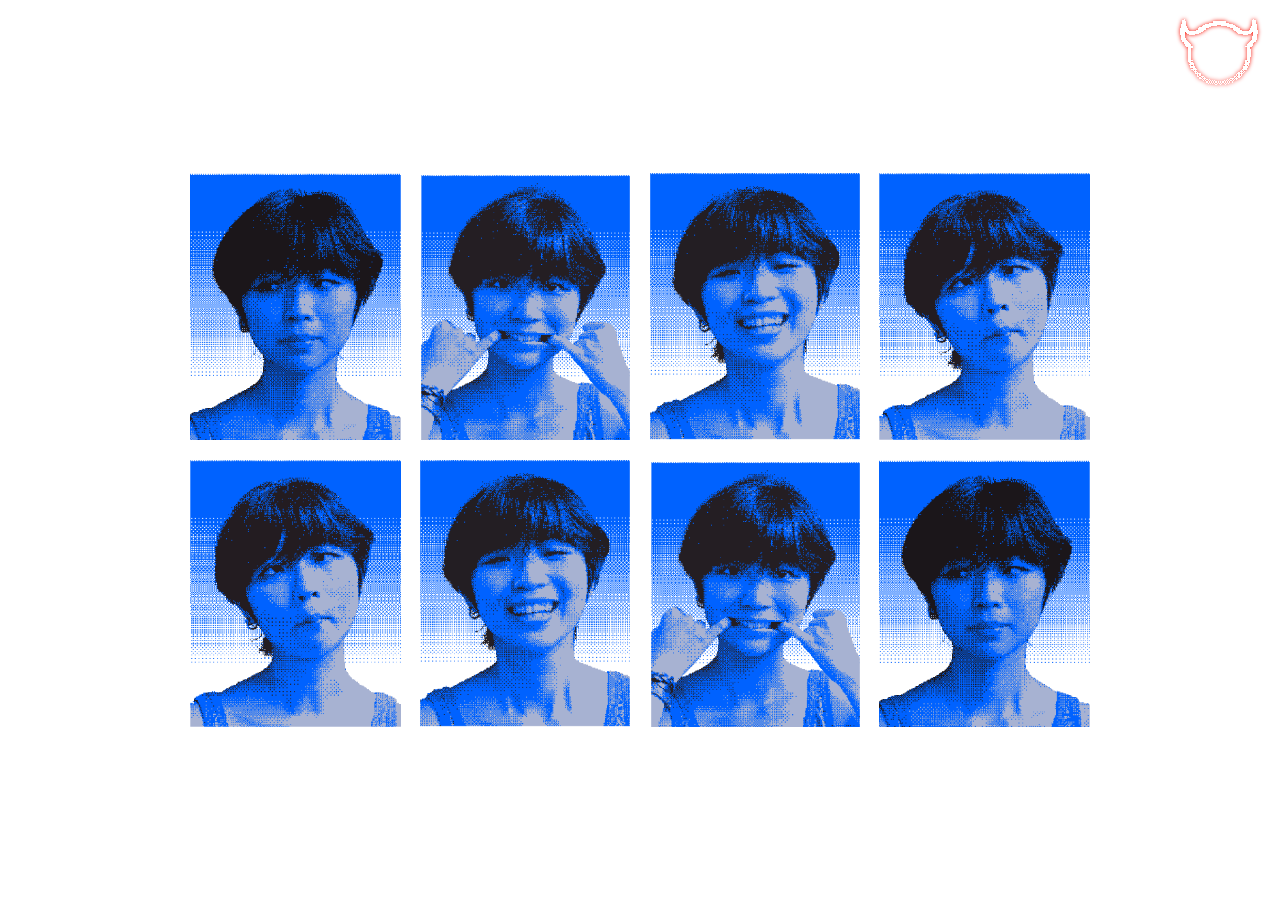
==== About/about.html @ 5654ecd7 "Initial portfolio" ====
<!DOCTYPE html>
<html lang="en">

<head>

    <meta charset="UTF-8">

    <meta
        name="viewport"
        content="width=device-width, initial-scale=1.0"
    >

    <title>About</title>


    <!-- =====================================================
         LOAD
    ====================================================== -->

    <link
        rel="stylesheet"
        href="../Load/load.css"
    >


    <!-- =====================================================
         NAVIGATION
    ====================================================== -->

    <link
        rel="stylesheet"
        href="../Nav/nav.css"
    >


    <!-- =====================================================
         ABOUT
    ====================================================== -->

    <link
        rel="stylesheet"
        href="about.css"
    >


    <!-- =====================================================
         FONT
    ====================================================== -->

    <link
        rel="preconnect"
        href="https://fonts.googleapis.com"
    >

    <link
        rel="preconnect"
        href="https://fonts.gstatic.com"
    crossorigin
    >

    <link
        href="https://fonts.googleapis.com/css2?family=Pixelify+Sans:wght@400;500;600;700&display=swap"
        rel="stylesheet"
    >

</head>


<body>


    <!-- =====================================================
         NAVIGATION
    ====================================================== -->

    <nav
        id="nav"
        class="nav"
    >

        <div
            id="navTrigger"
            class="nav-trigger"
        ></div>


        <div
            id="navBox"
            class="nav-box"
        >


            <!-- LEFT -->

            <button
                id="navLeft"
                class="nav-arrow nav-left"
                type="button"
            >

                <img
                    src="../Images/Nav/Left.png"
                    alt=""
                >

            </button>


            <!-- PAGES -->

            <div class="nav-items">


                <a
                    class="nav-item"
                    href="../Home/index.html"
                >

                    <img
                        src="../Images/Nav/Home.png"
                        alt="Home"
                    >

                </a>


                <a
                    class="nav-item"
                    href="../About/about.html"
                >

                    <img
                        src="../Images/Nav/About.png"
                        alt="About"
                    >

                </a>


                <a
                    class="nav-item"
                    href="../Contact/contact.html"
                >

                    <img
                        src="../Images/Nav/Contact.png"
                        alt="Contact"
                    >

                </a>


                <a
                    class="nav-item"
                    href="../Work/work.html"
                >

                    <img
                        src="../Images/Nav/Work.png"
                        alt="Work"
                    >

                </a>


            </div>


            <!-- RIGHT -->

            <button
                id="navRight"
                class="nav-arrow nav-right"
                type="button"
            >

                <img
                    src="../Images/Nav/Right.png"
                    alt=""
                >

            </button>


        </div>

    </nav>



    <!-- =====================================================
         DEVIL BUTTON
    ====================================================== -->

    <button
        id="devilButton"
        class="devil-button"
        type="button"
        aria-label="Toggle navigation"
    >

        <img
            id="devilIcon"
            class="devil-icon"
            src="../Images/Nav/off.png"
            alt=""
        >

    </button>



    <!-- =====================================================
         MAIN
    ====================================================== -->

    <main>


        <!-- =================================================
             LAYER 1
        ================================================== -->

        <div class="about-layer about-layer-1">

            <img
                id="aboutLayer1Image"
                src="../Images/About/BG + Subject.png"
                alt=""
            >

            <canvas
                id="aboutLayer1Canvas"
            ></canvas>

        </div>



        <!-- =================================================
             LAYER 3
        ================================================== -->

        <div class="about-layer about-layer-3">


            <!-- ORIGINAL SUBJECT -->

            <img
                id="aboutLayer3Image"
                src="../Images/About/Main Subject.png"
                alt="Main Subject"
            >


            <!-- RED DITHER -->

            <canvas
                id="aboutLayer3Canvas"
            ></canvas>



            <!-- =================================================
                 SVG SYSTEM
            ================================================== -->

            <svg
                id="aboutLayer3SVG"
                xmlns="http://www.w3.org/2000/svg"
            >

                <defs>


                    <!-- DISPLACEMENT -->

                    <filter
                        id="layer3Displacement"
                        x="-30%"
                        y="-30%"
                        width="160%"
                        height="160%"
                    >

                        <feTurbulence
                            id="layer3Noise"
                            type="fractalNoise"
                            baseFrequency="0.025"
                            numOctaves="2"
                            seed="4"
                            result="noise"
                        ></feTurbulence>


                        <feDisplacementMap
                            id="layer3DisplacementMap"
                            in="SourceGraphic"
                            in2="noise"
                            scale="0"
                            xChannelSelector="R"
                            yChannelSelector="G"
                        ></feDisplacementMap>

                    </filter>



                    <!-- CONNECTOR GLOW -->

                    <filter
                        id="lineGlow"
                        x="-50%"
                        y="-50%"
                        width="200%"
                        height="200%"
                    >

                        <feGaussianBlur
                            stdDeviation="0.7"
                            result="blur"
                        ></feGaussianBlur>


                        <feMerge>

                            <feMergeNode
                                in="blur"
                            ></feMergeNode>

                            <feMergeNode
                                in="SourceGraphic"
                            ></feMergeNode>

                        </feMerge>

                    </filter>

                </defs>


                <!-- CONNECTOR LINES -->

                <g
                    id="layer3Connections"
                ></g>


                <!-- PIXEL FRAME -->

                <g
                    id="layer3Frame"
                ></g>

            </svg>



            <!-- FLOATING TABS -->

            <div
                id="aboutTabs"
                class="about-tabs"
            ></div>


        </div>


    </main>



    <!-- =====================================================
         SCRIPTS
    ====================================================== -->

    <script src="aboutlayer1.js"></script>

    <script src="aboutlayer3.js"></script>

    <script src="../Load/load.js"></script>

    <script src="../Nav/nav.js"></script>


</body>

</html>
---- Load/load.css ----
/* =====================================================
   LOADING SCREEN
===================================================== */

body.loading-active {
    overflow: hidden;
}


#loader {

    position: fixed;

    inset: 0;

    width: 100vw;
    height: 100vh;

    z-index: 10000;

    display: flex;

    justify-content: center;
    align-items: center;

    background: #fff;

    overflow: hidden;

    opacity: 1;
    visibility: visible;

    transition:
        opacity 0.6s ease,
        visibility 0.6s ease;
}


/* =====================================================
   HIDE LOADER
===================================================== */

#loader.is-hidden {

    opacity: 0;
    visibility: hidden;

    pointer-events: none;
}


/* =====================================================
   LOADING BOX
   DESKTOP = 4 × 2
===================================================== */

#loadingBox {

    width: min(80vw, 900px);

    aspect-ratio: 2 / 1;

    display: grid;

    grid-template-columns:
        repeat(4, 1fr);

    grid-template-rows:
        repeat(2, 1fr);

    gap: clamp(8px, 1.5vw, 20px);

    align-items: center;
    justify-items: center;
}


/* =====================================================
   ASSETS
===================================================== */

#loadingBox img {

    width: 100%;
    height: 100%;

    display: block;

    object-fit: contain;

    /*
     * IMPORTANT:
     * Không transition.
     * Đổi ngay lập tức.
     */

    transition: none;
}


/* =====================================================
   MOBILE
   2 × 2
===================================================== */

@media (max-width: 700px) {

    #loadingBox {

        width: min(80vw, 400px);

        aspect-ratio: 1 / 1;

        grid-template-columns:
            repeat(2, 1fr);

        grid-template-rows:
            repeat(2, 1fr);

        gap: clamp(8px, 3vw, 16px);
    }


    /*
     * Desktop có 8 asset.
     * Mobile chỉ dùng 4 asset đầu.
     */

    #loadingBox img:nth-child(n + 5) {

        display: none;
    }

}
---- Nav/nav.css ----
/* ================================================= */
/* NAVIGATION                                        */
/* ================================================= */

.nav {

    position: fixed;

    top: 0;
    left: 0;

    width: 100%;
    height: 0;

    z-index: 9000;

    pointer-events: none;

}


/* ================================================= */
/* TOP HOVER AREA                                    */
/* ================================================= */

.nav-trigger {

    position: fixed;

    top: 0;
    left: 0;

    width: 100%;
    height: 30px;

    z-index: 9001;

    pointer-events: auto;

}


/* ================================================= */
/* NAV BOX                                           */
/* ================================================= */

.nav-box {

    position: fixed;

    top: 0;
    left: 50%;

    /*
        Smooth scaling.

        Smaller than the original 45vw,
        but doesn't become too small
        at medium viewport sizes.
    */

    width: clamp(
        400px,
        46vw,
        600px
    );

    /*
        Box.png = 2675 × 511

        Slightly shorter than original.
    */

    aspect-ratio: 5.45 / 1;

    display: flex;

    align-items: center;
    justify-content: center;

    transform:
        translate(-50%, -110%);

    z-index: 9002;

    pointer-events: auto;

    transition:
        transform 0.22s
        ease-out;

}


/* ================================================= */
/* BOX ASSET                                         */
/* ================================================= */

.nav-box::before {

    content: "";

    position: absolute;

    inset: 0;

    background-image:
        url("../Images/Nav/Box.png");

    background-repeat: no-repeat;

    background-position: center;

    background-size: 100% 100%;

    z-index: -1;

}


/* ================================================= */
/* NAV OPEN                                          */
/* ================================================= */

.nav-open .nav-box {

    transform:
        translate(-50%, 10%);

}


/* ================================================= */
/* NAV ITEMS                                         */
/* ================================================= */

.nav-items {

    width: 100%;

    display: flex;

    align-items: center;
    justify-content: center;

    gap: clamp(
        7px,
        1.8vw,
        10px
    );

}


/* ================================================= */
/* NAV ITEM                                          */
/* ================================================= */

.nav-item {

    flex-shrink: 0;

    width: clamp(
        50px,
        7.2vw,
        90px
    );

    display: flex;

    align-items: center;
    justify-content: center;

    text-decoration: none;

}


/* ================================================= */
/* NAV ITEM IMAGE                                    */
/* ================================================= */

.nav-item img {

    display: block;

    width: 100%;
    height: auto;

    transition: none;

}


/* ================================================= */
/* NAV ITEM HOVER                                    */
/* ================================================= */

.nav-item:hover img {

    transform:
        scale(1.08);

}


/* ================================================= */
/* ARROWS                                            */
/* ================================================= */

.nav-arrow {

    flex-shrink: 0;

    width: clamp(
        24px,
        4vw,
        50px
    );

    padding: 0;

    border: none;

    background: transparent;

    cursor: pointer;

    display: flex;

    align-items: center;
    justify-content: center;

}


/* ================================================= */
/* ARROW IMAGE                                       */
/* ================================================= */

.nav-arrow img {

    display: block;

    width: 100%;
    height: auto;

    transition: none;

}


/* ================================================= */
/* LEFT ARROW HOVER                                  */
/* ================================================= */

.nav-left:hover img {

    transform:
        scale(1.08)
        translateX(-4px);

}


/* ================================================= */
/* RIGHT ARROW HOVER                                 */
/* ================================================= */

.nav-right:hover img {

    transform:
        scale(1.08)
        translateX(4px);

}


/* ================================================= */
/* DEVIL BUTTON                                      */
/* ================================================= */

.devil-button {

    position: fixed;

    top: clamp(
        8px,
        1.5vw,
        20px
    );

    right: clamp(
        8px,
        1.5vw,
        20px
    );

    width: clamp(
        48px,
        5vw,
        70px
    );

    height: clamp(
        48px,
        5vw,
        70px
    );

    padding: 6px;

    margin: 0;

    border: none;

    background: transparent;

    cursor: pointer;

    z-index: 999999;

    display: flex;

    align-items: center;
    justify-content: center;

    appearance: none;

    -webkit-appearance: none;

}


/* ================================================= */
/* DEVIL IMAGE — DESKTOP / TABLET                   */
/* ================================================= */

.devil-icon {
    position: relative;

    left: -10px;
    top: 1px;
    display: block;

    width: 150%;
    height: 150%;

    object-fit: contain;

    image-rendering: pixelated;
    filter: drop-shadow(0 0 2px rgba(248, 14, 0, 1));
    transition: none;

    pointer-events: none;

}


/* ================================================= */
/* DEVIL HOVER                                       */
/* ================================================= */

.devil-button:hover .devil-icon {

    transform:
        scale(1.14);

}


/* ================================================= */
/* DEVIL LOCKED                                      */
/* ================================================= */

.devil-button.is-locked .devil-icon {

    transform:
        scale(1);

}


/* ================================================= */
/* LOCKED + HOVER                                    */
/* ================================================= */

.devil-button.is-locked:hover .devil-icon {

    transform:
        scale(1.14);

}


/* ================================================= */
/* MOBILE                                            */
/* ================================================= */

@media (max-width: 700px) {

    .nav-box {

        /*
            Mobile Box slightly smaller
            than the previous version.
        */

        width: 70vw;

    }


    .nav-items {

        gap: clamp(
            6px,
            1.9vw,
            8px
        );

    }


    .nav-item {

        width: clamp(
            29px,
            10vw,
            65px
        );

    }


    .nav-arrow {

        width: clamp(
            20px,
            7vw,
            38px
        );

    }


    .devil-button {

        width: 54px;
        height: 54px;

    }

    /* ============================================= */
    /* DEVIL — MOBILE                                */
    /* ============================================= */

    .devil-icon {

        width: 110%;
        height: 110%;

    }


}

.nav-left {
    transform: translateX(20px);
}

.nav-right {
    transform: translateX(-20px);
}
---- About/about.css ----
/* =====================================================
   ABOUT
   RESPONSIVE INTERACTIVE DATA WINDOWS
===================================================== */


/* =====================================================
   GLOBAL
===================================================== */

html,
body {

    margin: 0;
    padding: 0;

    width: 100%;
    height: 100%;

    overflow: hidden;

}


body {

    background: white;

}


/* =====================================================
   MAIN
===================================================== */

main {

    position: relative;

    width: 100%;
    height: 100vh;

    overflow: hidden;

    background: white;

}




/* =====================================================
   ABOUT LAYER 1
===================================================== */

.about-layer-1 {

    position: relative;

    width: 100%;
    height: 100vh;

    overflow: hidden;

}


/* =====================================================
   LAYER 1 IMAGE
===================================================== */

#aboutLayer1Image {

    position: absolute;

    inset: 0;

    width: 100%;
    height: 100%;

    object-fit: contain;

    object-position: center;

    z-index: 1;

    opacity: 0;

    display: block;

}


/* =====================================================
   LAYER 1 DITHER
===================================================== */

#aboutLayer1Canvas {

    position: absolute;

    inset: 0;

    width: 100%;
    height: 100%;

    z-index: 2;

    pointer-events: none;

    display: block;

}


/* =====================================================
   ABOUT LAYER 2
===================================================== */

.about-layer-2 {

    position: absolute;

    inset: 0;

    width: 100%;
    height: 100%;

    overflow: hidden;

    z-index: 3;

    pointer-events: none;

}


.about-layer-2 img {

    position: absolute;

    display: block;

    max-width: none;

    pointer-events: auto;

}


/* =====================================================
   ABOUT LAYER 3
===================================================== */

.about-layer-3 {

    position: absolute;

    inset: 0;

    width: 100%;
    height: 100%;

    overflow: hidden;

    z-index: 4;

}


/* =====================================================
   MAIN SUBJECT
===================================================== */

.about-layer-3 img {

    position: absolute;

    display: block;

    max-width: none;

    pointer-events: auto;

}


#aboutLayer3Image {

    width:
        clamp(
            170px,
            17.2vw,
            175px
        );

    height: auto;

    left:
        clamp(
            38.5%,
            calc(38.5% + 35vw),
            48%
        );

    top:
        calc(
            61% + 2vh
        );

    opacity: 0;

    transform:
        translate(
            -50%,
            -50%
        );

}


/* =====================================================
   RED DITHER CANVAS
===================================================== */

#aboutLayer3Canvas {

    position: absolute;

    inset: 0;

    width: 100%;
    height: 100%;

    z-index: 2;

    pointer-events: none;

    display: block;

}


/* =====================================================
   SVG
===================================================== */

#aboutLayer3SVG {

    position: absolute;

    inset: 0;

    width: 100%;
    height: 100%;

    z-index: 3;

    overflow: visible;

    pointer-events: none;

}


#layer3Connections {

    overflow: visible;

}


/* =====================================================
   CONNECTOR LINES
===================================================== */

.layer3-connector {

    fill: none;

    stroke:
        #F80E00;

    stroke-width: 1;

    vector-effect:
        non-scaling-stroke;

    opacity: 0.85;

    filter:
        url(#lineGlow);

}


.layer3-connector.child {

    stroke-width: 0.8;

    opacity: 0.65;

    stroke-dasharray:
        3 3;

}


/* =====================================================
   ANCHOR POINTS
===================================================== */

.layer3-anchor {

    fill:
        #F80E00;

    opacity:
        0.95;

}


/* =====================================================
   TAB CONTAINER
===================================================== */

#aboutTabs {

    position: absolute;

    inset: 0;

    width: 100%;
    height: 100%;

    z-index: 10;

    pointer-events: none;

}


/* =====================================================
   TAB
===================================================== */

.about-tab {

    position: absolute;

    box-sizing: border-box;

    min-width: 72px;
    min-height: 65px;

    pointer-events: auto;

    user-select: none;

    will-change:
        transform,
        opacity;

    cursor: grab;

    touch-action: none;

    transform:
        translate3d(
            0,
            0,
            0
        );

    transition:
        box-shadow 0.15s ease,
        opacity 0.18s ease,
        filter 0.15s ease;

}


/* =====================================================
   TAB CHILD
===================================================== */

.about-tab.is-child {

    box-shadow:
        3px 3px 0
        rgba(
            0,
            0,
            0,
            0.15
        );

}


.about-tab.is-child:hover {

    box-shadow:
        5px 5px 0
        rgba(
            0,
            0,
            0,
            0.2
        );

}


/* =====================================================
   DRAG
===================================================== */

.about-tab:active {

    cursor: grabbing;

}


.about-tab.is-dragging {

    cursor: grabbing;

    z-index: 1000 !important;

    filter:
        brightness(1.03);

}


/* =====================================================
   HOVER
===================================================== */

.about-tab:hover {

    box-shadow:
        0 0 14px
        rgba(
            248,
            14,
            0,
            0.25
        );

}


/* =====================================================
   TAB HEADER
===================================================== */

.about-tab-header {

    width: 100%;

    min-height:
        20px;

    display: flex;

    align-items: center;

    justify-content: space-between;

    box-sizing: border-box;

    padding:
        3px 5px;

    border:
        1px solid
        #060505;

    font-family:
        Arial,
        sans-serif;

    font-size:
        clamp(
            12px,
            0.7vw,
            14px
        );

    font-weight:
        bold;

    line-height:
        1;

    letter-spacing:
        0.04em;

    overflow: hidden;

    cursor: grab;

}


.about-tab.is-dragging
.about-tab-header {

    cursor: grabbing;

}


/* =====================================================
   TAB TITLE
===================================================== */

.about-tab-title {

    font-family:
        "Pixelify Sans",
        sans-serif;

    font-weight: 600;

    white-space: nowrap;

    overflow: hidden;

    text-overflow: ellipsis;

    pointer-events: none;
}


/* =====================================================
   CLOSE
===================================================== */

.about-tab-close {

    width: 14px;
    height: 14px;

    padding: 0;
    margin: 0;

    border: 0;

    display: flex;

    align-items: center;
    justify-content: center;

    background:
        transparent;

    color:
        currentColor;

    font-family:
        Arial,
        sans-serif;

    font-size:
        12px;

    line-height:
        12px;

    cursor:
        pointer;

    flex-shrink: 0;

    position: relative;

    z-index: 20;

    pointer-events:
        auto;

}


.about-tab-close:hover {

    opacity:
        0.45;

}


/* =====================================================
   CONTENT
===================================================== */

.about-tab-content {

    width: 100%;

    height:
        calc(
            100% - 20px
        );

    box-sizing: border-box;

    padding:
        8px;

    border:
        1px solid
        #060505;

    border-top:
        0;

    overflow: auto;

    scrollbar-width:
        none;

    font-family:
        Arial,
        sans-serif;

    font-size:
        clamp(
            10px,
            0.7vw,
            12px
        );

    line-height:
        1.3;

    pointer-events:
        auto;

}


.about-tab-content::-webkit-scrollbar {

    display:
        none;

}


.about-tab-content p {

    margin: 0;
    padding: 0;

}


/* =====================================================
   SECTION LABEL
===================================================== */

.tab-section-label {

    display: block;

    margin-bottom:
        6px;

    font-family:
        "Pixelify Sans",
        sans-serif;

    font-size: 11px;

    font-weight: 600;

    line-height: 1;

    letter-spacing:
        0.04em;


}


/* =====================================================
   READ MORE
===================================================== */

.tab-read-more {

    display: inline-flex;

    align-items: center;

    gap: 5px;

    margin-top:
        8px;

    padding:
        4px 6px;

    border:
        1px solid
        currentColor;

    background:
        transparent;

    color:
        inherit;

    font-family:
        Arial,
        sans-serif;

    font-size:
        7px;

    font-weight:
        bold;

    letter-spacing:
        0.06em;

    cursor:
        pointer;

    transition:
        background 0.15s ease,
        color 0.15s ease;

}


.tab-read-more:hover {

    background:
        currentColor;

    color:
        var(--tab-bg);

}


/* =====================================================
   LINKED TAB LABEL
===================================================== */

.tab-link {

    display: block;

    margin-top:
        7px;

    padding:
        4px 5px;

    border:
        1px dashed
        currentColor;

    font-size:
        7px;

    font-weight:
        bold;

    letter-spacing:
        0.05em;

    cursor:
        pointer;

    transition:
        transform 0.15s ease,
        opacity 0.15s ease;

}


.tab-link:hover {

    transform:
        translateX(3px);

    opacity:
        0.65;

}


/* =====================================================
   MINI DIVIDER
===================================================== */

.tab-divider {

    width: 100%;

    height: 1px;

    margin:
        7px 0;

    background:
        currentColor;

    opacity:
        0.25;

}


/* =====================================================
   DESIGN DNA
===================================================== */

.dna-list {

    display:
        flex;

    flex-direction:
        column;

    gap:
        7px;

}


.dna-row {

    width: 100%;

}


.dna-label {

    display:
        flex;

    justify-content:
        space-between;

    gap:
        5px;

    margin-bottom:
        2px;

    font-size:
        7px;

    font-weight:
        bold;

    letter-spacing:
        0.03em;

}


.dna-value {

    flex-shrink:
        0;

}


.dna-track {

    width: 100%;

    height:
        5px;

    overflow:
        hidden;

    border:
        1px solid
        currentColor;

    box-sizing:
        border-box;

}


.dna-fill {

    width: 0%;

    height: 100%;

    background:
        currentColor;

    transform-origin:
        left center;

    transition:
        width 1.1s
        cubic-bezier(
            0.16,
            1,
            0.3,
            1
        );

}


/* =====================================================
   STATUS
===================================================== */

.status-display {

    position:
        relative;

    display:
        inline-block;

    min-width:
        70px;

    min-height:
        18px;

    margin-top:
        4px;

    padding:
        4px 6px;

    border:
        1px solid
        currentColor;

    box-sizing:
        border-box;

    font-family:
        monospace;

    font-size:
        8px;

    font-weight:
        bold;

    letter-spacing:
        0.08em;

    overflow:
        hidden;

}


.status-display.glitch {

    animation:
        statusGlitch
        0.16s
        steps(2, end);

}


@keyframes statusGlitch {

    0% {

        transform:
            translateX(0);

        opacity:
            1;

    }

    25% {

        transform:
            translateX(-2px);

        opacity:
            0.4;

    }

    50% {

        transform:
            translateX(2px);

        opacity:
            0.8;

    }

    75% {

        transform:
            translateX(-1px);

        opacity:
            0.3;

    }

    100% {

        transform:
            translateX(0);

        opacity:
            1;

    }

}


/* =====================================================
   RANDOM FACTS
===================================================== */

.fact-list {

    display:
        flex;

    flex-direction:
        column;

    gap:
        8px;

}


.fact {

    display:
        block;

}


.fact-number {

    font-weight:
        bold;

}


/* =====================================================
   TAGS
===================================================== */

.obsession-grid {

    display:
        flex;

    flex-wrap:
        wrap;

    gap:
        4px;

}


.obsession {

    padding:
        3px 5px;

    border:
        1px solid
        currentColor;

    font-size:
        7px;

    font-weight:
        bold;

}


/* =====================================================
   LAUNCHER
===================================================== */

#aboutTabLauncher {

    position:
        fixed;

    left:
        clamp(
            8px,
            1.5vw,
            24px
        );

    bottom:
        clamp(
            8px,
            1.5vw,
            24px
        );

    z-index:
        9999;

    display:
        flex;

    flex-direction:
        column;

    align-items:
        flex-start;

    gap:
        5px;

    pointer-events:
        auto;

    font-family:
        Arial,
        sans-serif;

    transform-origin:
        bottom left;

}


/* =====================================================
   LAUNCHER ITEM
===================================================== */

.about-launcher-item {

    position:
        relative;

    display:
        flex;

    align-items:
        center;

    justify-content:
        flex-start;

    width:
        fit-content;

    min-width:
        0;

    padding:
        6px 10px;

    border:
        1px solid
        #060505;

    box-sizing:
        border-box;

    font-family:
        "Pixelify Sans",
        sans-serif;

    font-size: 17px;

    font-weight: 900;

    line-height:
        1;

    letter-spacing:
        0.04em;

    white-space:
        nowrap;

    cursor:
        pointer;

    user-select:
        none;

    opacity:
        0;

    transform:
        translate3d(
            -18px,
            18px,
            0
        );

    will-change:
        transform,
        opacity;

    transition:
        opacity 0.18s ease,
        filter 0.15s ease,
        transform 0.18s ease;

}


/* =====================================================
   LAUNCHER LOAD
===================================================== */

#aboutTabLauncher.is-loaded
.about-launcher-item {

    animation:
        launcherPop
        0.65s
        cubic-bezier(
            0.16,
            1,
            0.3,
            1
        )
        forwards;

    animation-delay:
        var(--launcher-delay);

}


@keyframes launcherPop {

    0% {

        opacity:
            0;

        transform:
            translate3d(
                -18px,
                18px,
                0
            );

    }

    55% {

        opacity:
            1;

        transform:
            translate3d(
                4px,
                -3px,
                0
            );

    }

    75% {

        transform:
            translate3d(
                -2px,
                2px,
                0
            );

    }

    100% {

        opacity:
            1;

        transform:
            translate3d(
                0,
                0,
                0
            );

    }

}


/* =====================================================
   LAUNCHER STATES
===================================================== */

.about-launcher-item.is-closed {

    opacity:
        0.42;

    filter:
        grayscale(
            0.35
        );

}


.about-launcher-item.is-open {

    opacity:
        1;

    filter:
        none;

}


.about-launcher-item:hover {

    opacity:
        1;

    filter:
        none;

    transform:
        translate3d(
            4px,
            0,
            0
        );

}


/* =====================================================
   LAUNCHER STATUS
===================================================== */

.about-launcher-status {

    display:
        inline-block;

    width:
        6px;

    height:
        6px;

    margin-right:
        6px;

    flex-shrink:
        0;

    background:
        currentColor;

}


/* =====================================================
   MOBILE
===================================================== */

@media (max-width: 700px) {

    nav {

        padding:
            14px 15px;

        gap:
            14px;

    }


    nav a {

        font-size:
            10px;

    }


    #aboutLayer3Image {

        width:
            145px;

    }


    .about-tab {

        min-width:
            72px;

        min-height:
            60px;

    }


    .about-tab-header {

        min-height:
            18px;

        padding:
            2px 4px;

        font-size:
            12px;

    }


    .about-tab-content {

        padding:
            6px;

        font-size:
            10px;

    }


    .about-launcher-item {

        padding:
            6px 9px;

        font-size:
            13.8px;

    }


    #aboutTabLauncher {

        gap:
            4px;

        left:
            8px;

        bottom:
            8px;

    }

}


/* =====================================================
   SMALL PHONE
===================================================== */

@media (max-width: 430px) {

    nav {

        gap:
            9px;

    }


    nav a {

        font-size:
            8px;

    }


    #aboutLayer3Image {

        width:
            125px;

    }


    .about-tab {

        min-width:
            68px;

    }


    .about-tab-header {

        font-size:
            6.5px;

    }


    .about-tab-content {

        font-size:
            6.5px;

        line-height:
            1.25;

    }


    .tab-read-more,
    .tab-link,
    .obsession {

        font-size:
            6px;

    }


    .dna-label {

        font-size:
            6px;

    }


    .about-launcher-item {

        padding:
            5px 7px;

        font-size:
            9px;

    }

}


/* =====================================================
   VERY SMALL PHONE
===================================================== */

@media (max-width: 350px) {

    .about-launcher-item {

        font-size:
            8px;

        padding:
            5px 6px;

    }


    #aboutLayer3Image {

        width:
            110px;

    }

}
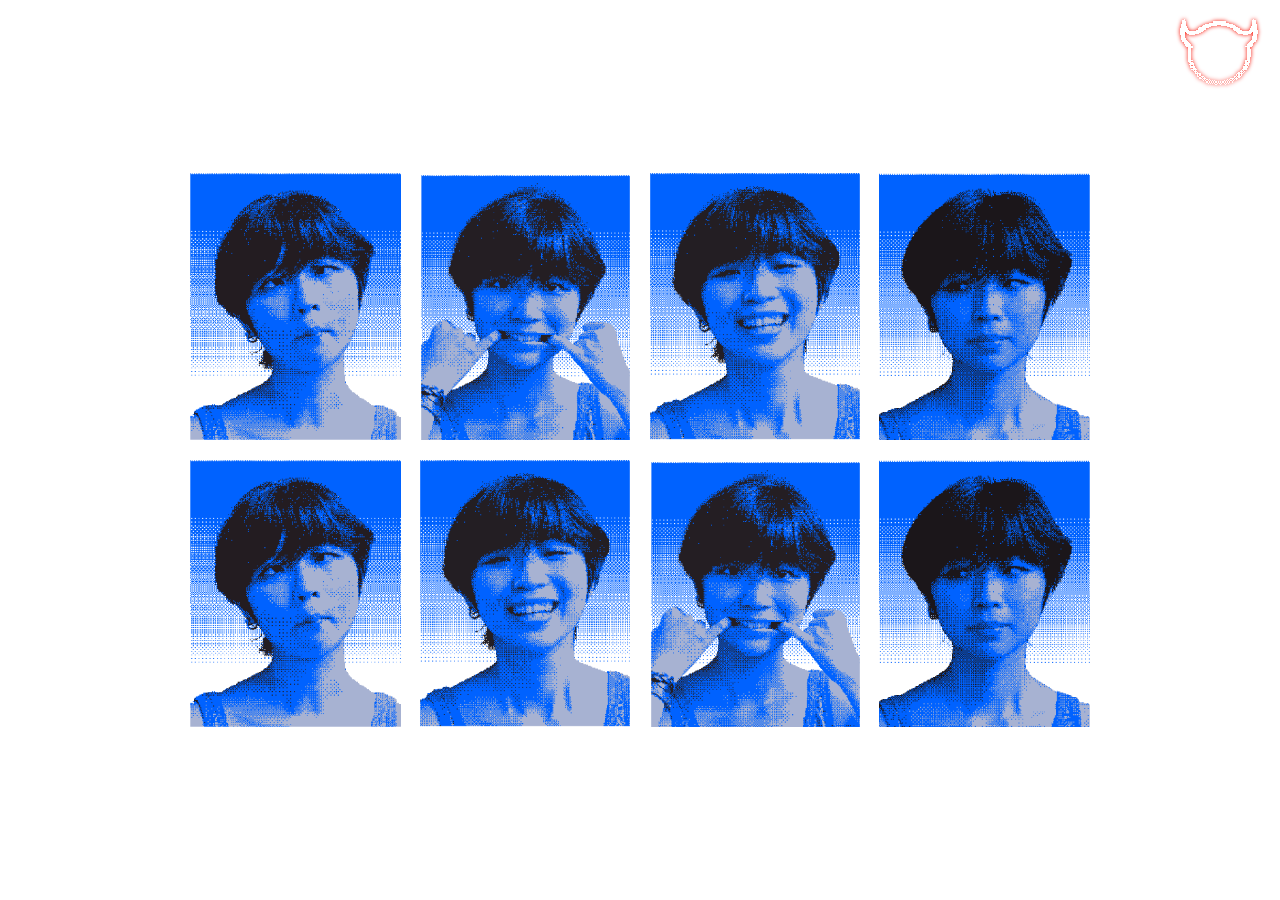
==== commit 1290d2c7: "Fix homepage paths for GitHub Pages" ====
--- a/About/about.html
+++ b/About/about.html
@@ -113,7 +113,7 @@
 
                 <a
                     class="nav-item"
-                    href="../Home/index.html"
+                    href="../index.html"
                 >
 
                     <img
